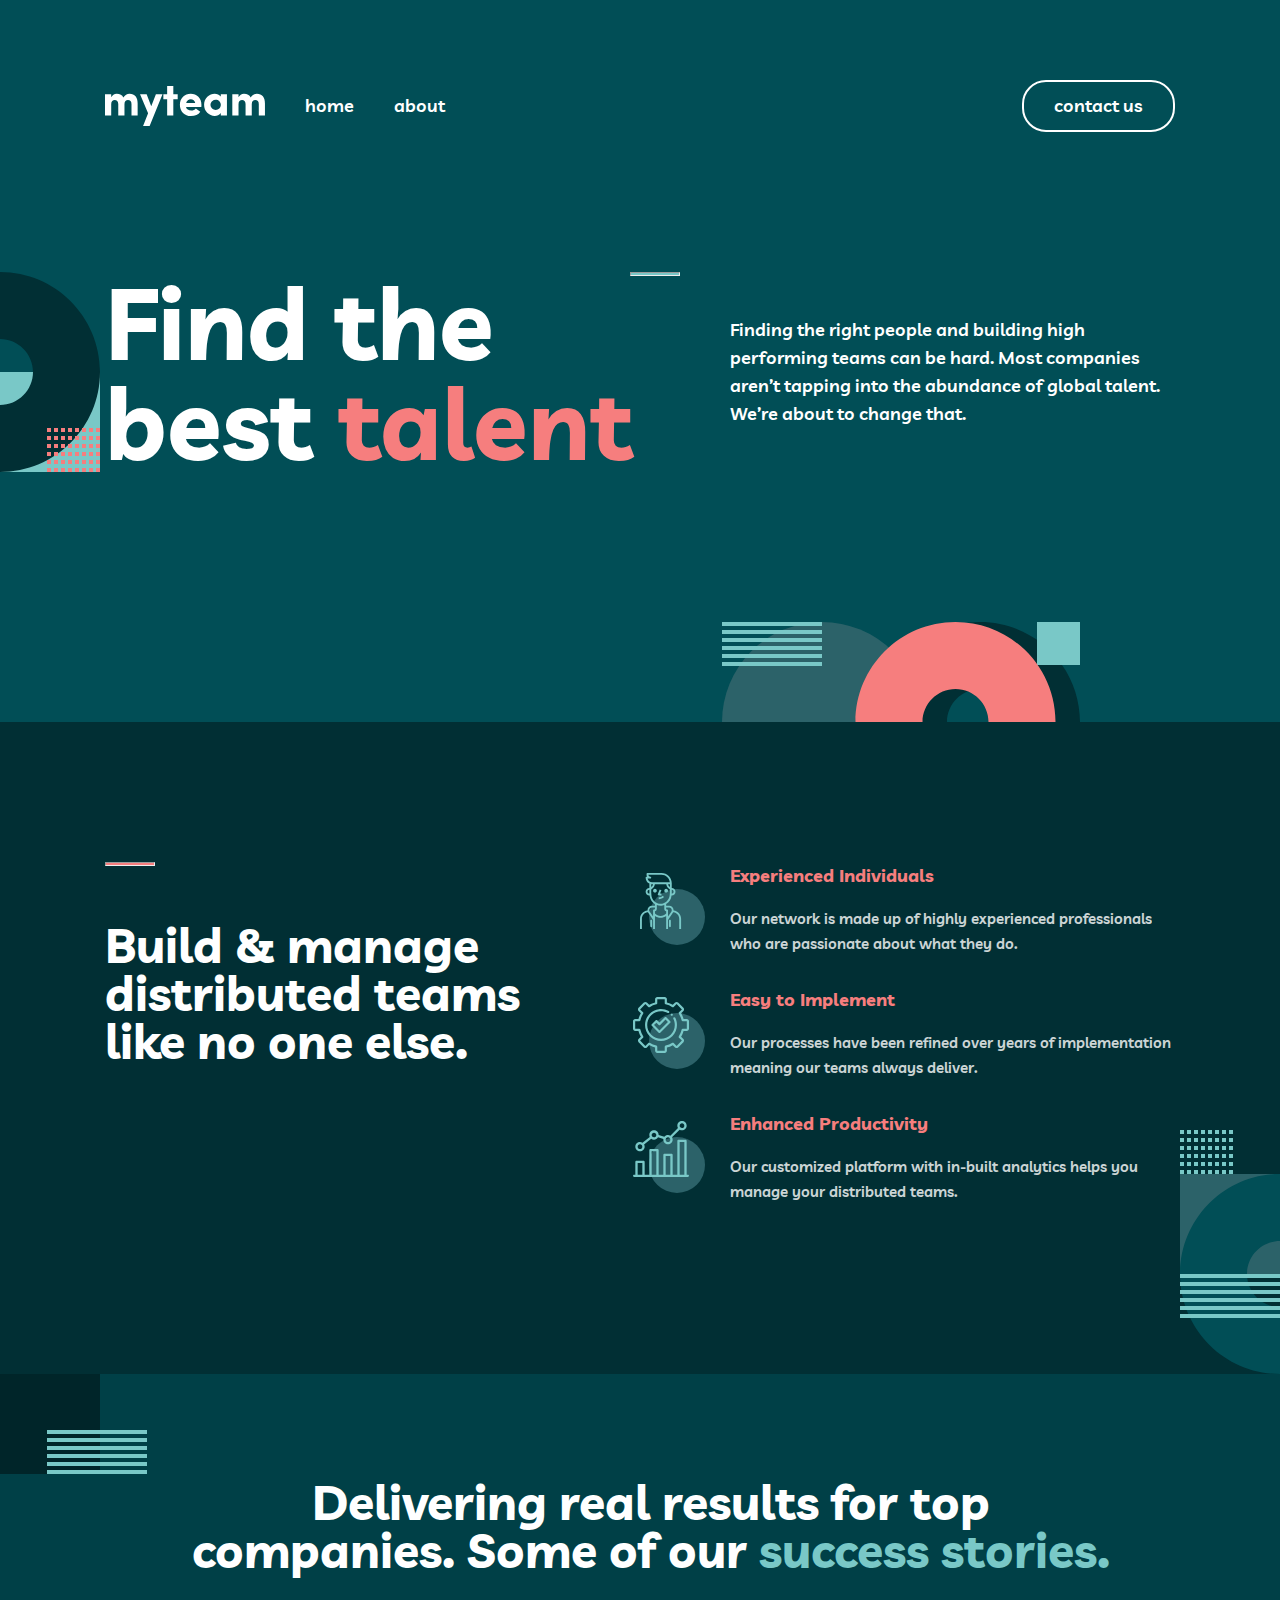
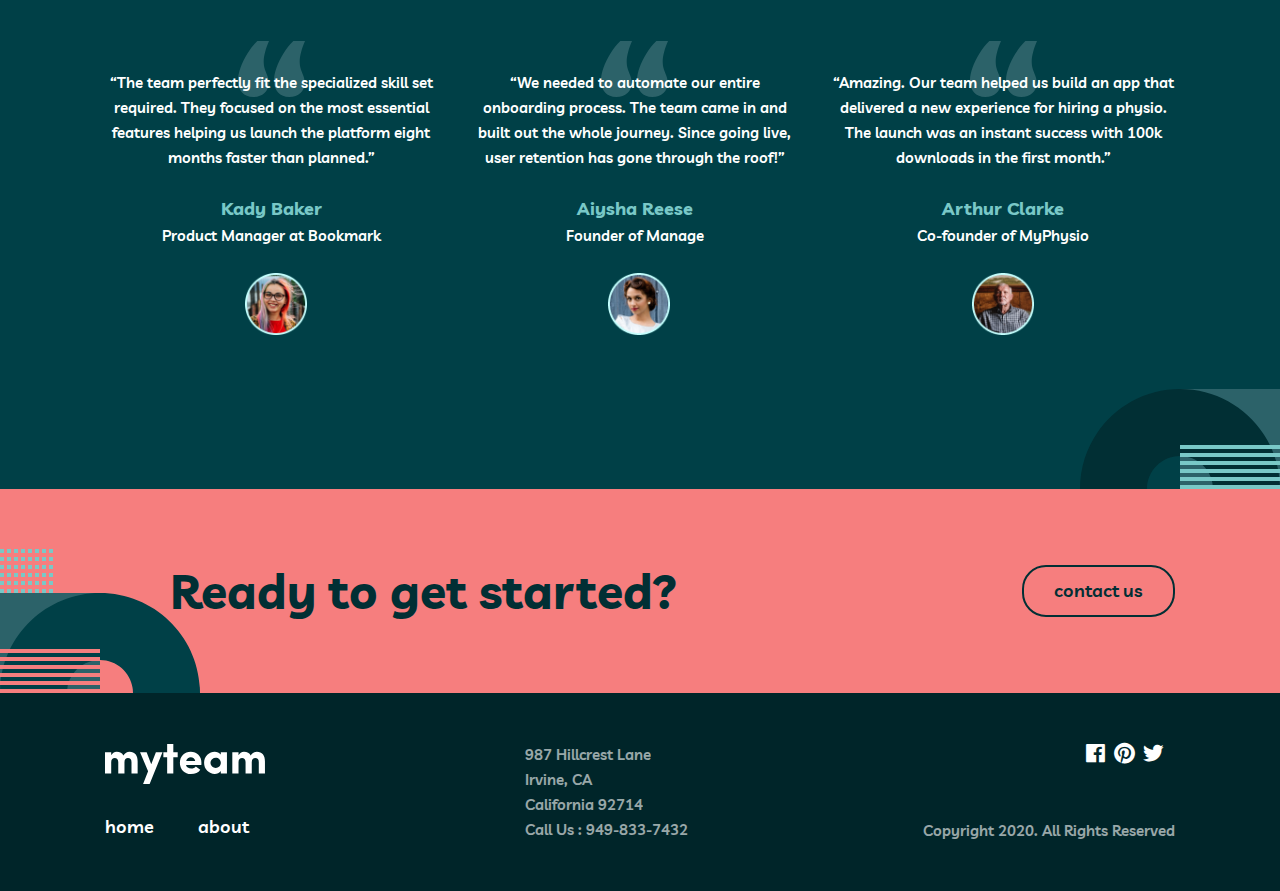
==== index.html @ 25c0dc09 "myteam" ====
<!DOCTYPE html>
<html lang="en">
<head>
    <meta charset="UTF-8">
    <meta http-equiv="X-UA-Compatible" content="IE=edge">
    <meta name="viewport" content="width=device-width, initial-scale=1.0">
    <title>myteam</title>

    <!-- links -->
    <link rel="stylesheet" href="./css/main.css">
    <link rel="preconnect" href="https://fonts.googleapis.com">
    <link rel="preconnect" href="https://fonts.gstatic.com" crossorigin>
    <link href="https://fonts.googleapis.com/css2?family=Livvic:ital,wght@0,100;0,200;0,300;0,400;0,500;0,600;0,700;0,900;1,100;1,200;1,300;1,400;1,500;1,600;1,700;1,900&display=swap" rel="stylesheet">
    <link rel="shortcut icon" href="/img/myteam.svg">
    <link href='https://unpkg.com/boxicons@2.1.2/css/boxicons.min.css' rel='stylesheet'>


</head>
<body>
    <header>
        <div class="header__container container">
           
            <div class="header__body">
                <nav class="header__nav nav">
                    <img class="nav__img" src="/img/logo.svg" alt="header__logo">
                    <ul class="nav__list">
                        <li class="nav__item"><a class="nav__link" href="#">home</a></li>
                        <li class="nav__item"><a class="nav__link" href="#">about</a></li>
                    </ul>
                </nav>
                <a class="header__btn" href="#">contact us</a>
                <div class="header__menu">
                    <span class="header__span"></span>
                    <span class="header__span"></span>
                    <span class="header__span"></span>
                </div>
            </div>

        </div>
    </header>

    <main>
        <section class="hero">
            <div class="hero__container container">
                <img class="hero__img" src="/img/1.svg" alt="hero__img">
                <img class="hero_img" src="/img/2.svg" alt="hero__img">
                <hr class="hero__hr">
                <div class="hero__body">
                    <h2 class="hero__title">Find the <br> best <span class="hero__span">talent</span></h2>
                    <p class="hero__text">Finding the right people and building high performing teams can be hard. Most companies aren’t tapping into the abundance of global talent. We’re about to change that.</p>
                </div>
            </div>
        </section>

        <section class="team">
            <img class="team__img" src="/img/6.svg" alt="team__img">
            <div class="team__container container">
                <div class="team__body">
                    <div class="team__left">
                        <hr class="team__hr">
                        <h2 class="team__title">Build & manage distributed teams like no one else.</h2>
                    </div>
                    <div class="team__right">
                        <ul>
                            <li class="team__items">
                                <img src="/img/3.svg" alt="team__img">
                                <div>
                                    <h3 class="team__text">Experienced Individuals</h3>
                                    <p class="team__description">Our network is made up of highly experienced professionals who are passionate about what they do.</p>
                                </div>
                            </li>
                            <li class="team__items">
                                <img src="/img/4.svg" alt="team__img">
                                <div>
                                    <h3 class="team__text">Easy to Implement</h3>
                                    <p class="team__description">Our processes have been refined over years of implementation meaning our teams always deliver.</p>
                                </div>
                            </li>
                            <li class="team__items">
                                <img src="/img/5.svg" alt="team__img">
                                <div>
                                    <h3 class="team__text">Enhanced Productivity</h3>
                                    <p class="team__description">Our customized platform with in-built analytics helps you manage your distributed teams.</p>
                                </div>
                            </li>
                        </ul>
                    </div>
                </div>
            </div>
        </section>

        <section class="stories">
            <img class="stories__img" src="/img/9.svg" alt="stories__img">
            <img src="/img/7.svg" alt="stories__img">
            <div class="stories__container container">
                <h2 class="stories__title">Delivering real results for top companies. Some of our <span class="stories__span">success stories.</span></h2>
                <ul class="stories__list">
                    <li class="stories__items">
                        <p class="stories__text"> “The team perfectly fit the specialized skill set required. They focused on the most essential features helping us launch the platform eight months faster than planned.”</p>
                        <h3 class="stories__description">Kady Baker</h3>
                        <p class="stories__text">Product Manager at Bookmark</p>
                        <img class="stories_img" src="/img/1.png" alt="stories__img">
                    </li>
                    <li class="stories__items">
                        <p class="stories__text">“We needed to automate our entire onboarding process. The team came in and built out the whole journey. Since going live, user retention has gone through the roof!”</p>
                        <h3 class="stories__description">Aiysha Reese</h3>
                        <p class="stories__text">Founder of Manage</p>
                        <img class="stories_img" src="/img/2.png" alt="stories__img">
                    </li>
                    <li class="stories__items">
                        <p class="stories__text">“Amazing. Our team helped us build an app that delivered a new experience for hiring a physio. The launch was an instant success with 100k downloads in the first month.”</p>
                        <h3 class="stories__description">Arthur Clarke</h3>
                        <p class="stories__text">Co-founder of MyPhysio</p>
                        <img class="stories_img" src="/img/3.png" alt="stories__img">
                    </li>
                </ul>
            </div>
        </section>

        <section class="get">
            <img class="get__img" src="/img/10.svg" alt="get__img">
            <div class="get__container container">
                <div class="get__body">
                    <h2 class="get__title">Ready to get started?</h2>
                    <a class="get__link" href="#">contact us</a>
                </div>
            </div>
        </section>
    </main>

    <footer>
        <div class="footer__container container">
            <ul class="footer__list">
                <li class="footer__items">
                    <img class="footer__logo" src="/img/logo.svg" alt="footer__logo">
                    <div class="footer__menu">

                        <a class="footer__link" href="#">home</a>
                        <a class="footer__link" href="#">about</a>
                    </div>
                </li>
                <li class="foter__item">
                    <a class="footer__links" href="#">987  Hillcrest Lane</a><br>
                    <a class="footer__links" href="#">Irvine, CA</a><br>
                    <a class="footer__links" href="#">California 92714</a><br>
                    <a class="footer__links" href="#">Call Us : 949-833-7432</a>
                </li>
                <li class="footer_items">
                    <div class="icon">
                        <i class='bx bxl-facebook-square'></i>
                        <i class='bx bxl-pinterest' ></i>
                        <i class='bx bxl-twitter' ></i>
                    </div>
                    <p class="footer__text">Copyright 2020. All Rights Reserved</p>
                </li>
            </ul>
        </div>
    </footer>
</body>
</html>
---- css/main.css ----
*,
*::before,
*::after {
  box-sizing: border-box;
  padding: 0;
  margin: 0;
}

li,
a,
button,
input,
textarea,
select,
option {
  list-style: none;
  text-decoration: none;
  outline: none;
  border: none;
  background: none;
}

body {
  font-family: "Livvic";
}

.container {
  max-width: 1110px;
  margin: 0 auto;
  padding: 0 20px;
}

header {
  background-color: #014E56;
  padding-top: 80px;
  padding-bottom: 40px;
}

.header__body {
  display: flex;
  align-items: center;
  justify-content: space-between;
}

.nav__img {
  margin-right: 40px;
}

.nav__list {
  display: flex;
  align-items: center;
  justify-content: space-between;
  -moz-column-gap: 40px;
       column-gap: 40px;
}

.nav__link {
  font-style: normal;
  font-weight: 600;
  font-size: 18px;
  line-height: 28px;
  color: #FFFFFF;
}

.header__btn {
  padding: 10px 30px;
  border-radius: 24px;
  font-style: normal;
  font-weight: 600;
  font-size: 18px;
  line-height: 28px;
  color: #FFFFFF;
  border: 2px solid #FFFFFF;
}

.header__menu {
  display: none;
}

@media screen and (max-width: 768px) {
  header {
    padding: 64px 40px;
  }
}
@media screen and (max-width: 375px) {
  header {
    padding: 48px 24px;
  }
  .nav__img {
    width: 128px;
    height: 32px;
  }
  .nav__item {
    display: none;
  }
  .header__btn {
    display: none;
  }
  .header__menu {
    width: 20px;
    height: 17px;
    border: none;
    display: flex;
    flex-direction: column;
    align-items: center;
    row-gap: 3.5px;
  }
  .header__span {
    width: 20px;
    height: 3px;
    background-color: #fff;
    display: inline-block;
  }
}
.hero {
  background-color: #014E56;
  padding-top: 100px;
  padding-bottom: 250px;
  position: relative;
}

.hero__img {
  position: absolute;
  left: 0;
}

.hero_img {
  position: absolute;
  bottom: 0;
  right: 200px;
}

.hero__hr {
  background: #79C8C7;
  width: 50px;
  height: 4px;
  position: absolute;
  right: 600px;
}

.hero__body {
  display: flex;
  align-items: center;
  justify-content: space-between;
}

.hero__title {
  font-style: normal;
  font-weight: 700;
  font-size: 100px;
  line-height: 100px;
  color: #FFFFFF;
}

.hero__text {
  font-style: normal;
  font-weight: 600;
  font-size: 18px;
  line-height: 28px;
  color: #FFFFFF;
  max-width: 445px;
}

.hero__span {
  color: #F67E7E;
}

@media screen and (max-width: 768px) {
  .hero__img {
    display: none;
  }
  .hero__body {
    flex-direction: column;
    text-align: center;
  }
  .hero__title {
    font-size: 64px;
    line-height: 56px;
    margin-bottom: 25px;
  }
  .hero__hr {
    display: none;
  }
}
@media screen and (max-width: 375px) {
  .hero__title {
    font-size: 40px;
    line-height: 40px;
    margin-bottom: 20px;
  }
  .hero__text {
    font-size: 15px;
  }
  .hero_img {
    left: 13px;
  }
}
.team {
  background-color: #012F34;
  padding: 140px 0;
  position: relative;
}

.team__img {
  position: absolute;
  right: 0;
  bottom: 0;
}

.team__body {
  display: flex;
  justify-content: space-between;
}

.team__hr {
  width: 50px;
  height: 4px;
  background: #F67E7E;
}

.team__title {
  font-style: normal;
  font-weight: 700;
  font-size: 48px;
  line-height: 48px;
  color: #FFFFFF;
  margin-top: 55px;
  max-width: 445px;
}

.team__items {
  display: flex;
  align-items: center;
  justify-content: space-between;
  justify-content: center;
  margin-bottom: 30px;
  -moz-column-gap: 25px;
       column-gap: 25px;
}

.team__text {
  font-style: normal;
  font-weight: 700;
  font-size: 18px;
  line-height: 28px;
  color: #F67E7E;
  margin-bottom: 16px;
}

.team__description {
  font-style: normal;
  font-weight: 600;
  font-size: 15px;
  line-height: 25px;
  color: #FFFFFF;
  mix-blend-mode: normal;
  opacity: 0.8;
  max-width: 445px;
}

@media screen and (max-width: 768px) {
  .team__body {
    flex-direction: column;
  }
  .team__left {
    margin-left: 100px;
    margin-bottom: 65px;
  }
  .team__title {
    font-size: 32px;
    line-height: 32px;
  }
  .team__img {
    right: 0;
    top: 0;
  }
}
@media screen and (max-width: 375px) {
  .team {
    padding: 65px 0;
  }
  .team__left {
    margin-left: 24px;
  }
  .team__title {
    max-width: 240px;
  }
  .team__items {
    flex-direction: column;
    text-align: center;
    margin-bottom: 48px;
  }
  .team__description {
    max-width: 327px;
  }
}
.stories {
  background-color: #004047;
  padding-bottom: 150px;
  position: relative;
}

.stories__img {
  position: absolute;
  right: 0;
  bottom: 0;
}

.stories__title {
  font-style: normal;
  font-weight: 700;
  font-size: 48px;
  line-height: 48px;
  text-align: center;
  color: #FFFFFF;
  max-width: 932px;
  margin-left: 80px;
  margin-bottom: 40px;
}

.stories__span {
  color: #79C8C7;
}

.stories__list {
  display: flex;
  align-items: center;
  justify-content: space-between;
  -moz-column-gap: 30px;
       column-gap: 30px;
}

.stories__items {
  background-image: url(/img/8.svg);
  background-repeat: no-repeat;
  background-position: center 27px;
  padding-top: 56px;
}

.stories__text {
  font-style: normal;
  font-weight: 600;
  font-size: 15px;
  line-height: 25px;
  text-align: center;
  color: #FFFFFF;
  margin-bottom: 25px;
}

.stories__description {
  font-style: normal;
  font-weight: 700;
  font-size: 18px;
  line-height: 28px;
  text-align: center;
  color: #79C8C7;
}

.stories_img {
  width: 62px;
  height: 62px;
  margin-left: 140px;
}

@media screen and (max-width: 768px) {
  .stories__title {
    font-size: 32px;
    line-height: 32px;
    max-width: 573px;
    margin-left: 100px;
  }
  .stories__list {
    flex-direction: column;
  }
  .stories__items {
    max-width: 573px;
  }
  .stories_img {
    margin-left: 250px;
  }
}
@media screen and (max-width: 375px) {
  .stories__title {
    max-width: 327px;
    margin: 0 auto;
    margin-top: 40px;
    margin-bottom: 48px;
  }
  .stories__items {
    max-width: 327px;
    margin-bottom: 48px;
  }
  .stories_img {
    margin-left: 140px;
  }
}
.get {
  background-color: #F67E7E;
  padding: 76px 0;
  position: relative;
}

.get__img {
  position: absolute;
  left: 0;
  bottom: 0;
}

.nav {
  display: flex;
}

.get__body {
  display: flex;
  align-items: center;
  justify-content: space-between;
}

.get__title {
  font-style: normal;
  font-weight: 700;
  font-size: 48px;
  line-height: 48px;
  color: #012F34;
  margin-left: 65px;
}

.get__link {
  padding: 10px 30px;
  border-radius: 24px;
  border: 2px solid #012F34;
  font-style: normal;
  font-weight: 600;
  font-size: 18px;
  line-height: 28px;
  color: #012F34;
}

@media screen and (max-width: 768px) {
  .get {
    padding: 84px 0;
  }
  .get__img {
    width: 150px;
  }
  .get__body {
    text-align: center;
  }
  .get__title {
    font-size: 32px;
    line-height: 32px;
    margin-left: 100px;
    margin-bottom: 10px;
  }
}
@media screen and (max-width: 375px) {
  .get__body {
    flex-direction: column;
    text-align: center;
  }
  .get__title {
    margin-bottom: 24px;
    margin-left: 3px;
  }
}
footer {
  background-color: #002529;
  padding: 48px 0;
}

.footer__list {
  display: flex;
  align-items: center;
  justify-content: space-between;
}

.footer__menu {
  -moz-column-gap: 40px;
       column-gap: 40px;
  margin-top: 25px;
}

.footer__link {
  font-style: normal;
  font-weight: 600;
  font-size: 18px;
  line-height: 28px;
  color: #FFFFFF;
  margin-right: 40px;
}

.foter__item {
  max-width: 445px;
}

.footer__links {
  font-style: normal;
  font-weight: 600;
  font-size: 15px;
  line-height: 25px;
  color: #FFFFFF;
  mix-blend-mode: normal;
  opacity: 0.6;
}

.footer_items {
  row-gap: 16px;
}

.icon {
  margin-left: 160px;
}

.bx {
  color: #FFFFFF;
  font-size: 25px;
}

.footer__text {
  font-style: normal;
  font-weight: 600;
  font-size: 15px;
  line-height: 25px;
  text-align: right;
  color: #FFFFFF;
  mix-blend-mode: normal;
  opacity: 0.6;
  margin-top: 50px;
}

@media screen and (max-width: 768px) {
  footer {
    padding: 56px 40px;
  }
  .footer__list {
    flex-wrap: wrap;
  }
  .footer__logo {
    width: 96px;
    height: 24px;
  }
  .footer__items {
    margin-right: 200px;
  }
  .foter__item {
    text-align: end;
  }
  .footer_items {
    display: flex;
    align-items: center;
  }
  .icon {
    margin-left: 0;
    margin-top: 32px;
  }
  .footer__text {
    margin-left: 285px;
  }
}
@media screen and (max-width: 375px) {
  footer {
    padding: 66px 24px;
  }
  .footer__list {
    flex-direction: column;
    text-align: center;
  }
  .footer__menu {
    display: flex;
    -moz-column-gap: 24px;
         column-gap: 24px;
  }
  .icon {
    display: flex;
    -moz-column-gap: 16px;
         column-gap: 16px;
    margin-left: -110px;
  }
  .foter__item {
    text-align: center;
    margin-top: 24px;
    margin-left: -125px;
  }
  .footer_items {
    flex-direction: column;
  }
  .footer__text {
    margin-left: -130px;
    text-align: center;
  }
}/*# sourceMappingURL=main.css.map */
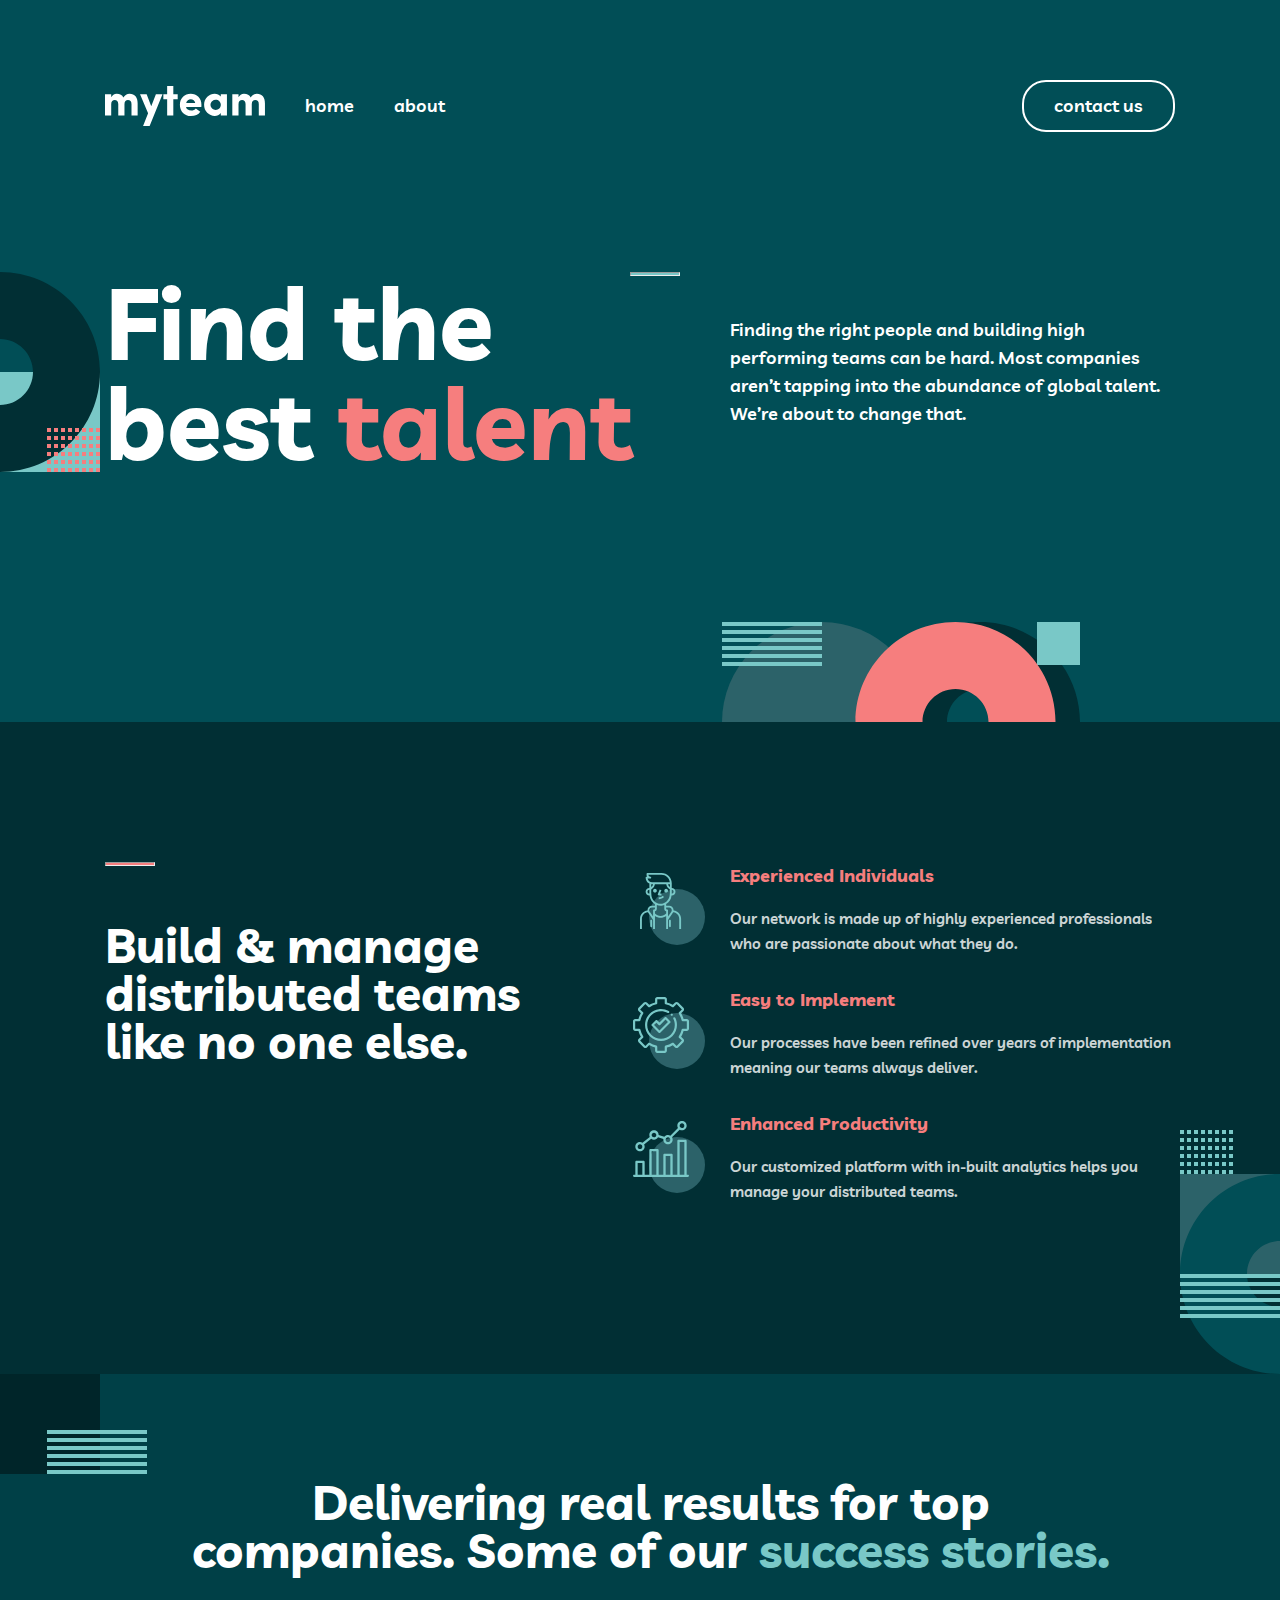
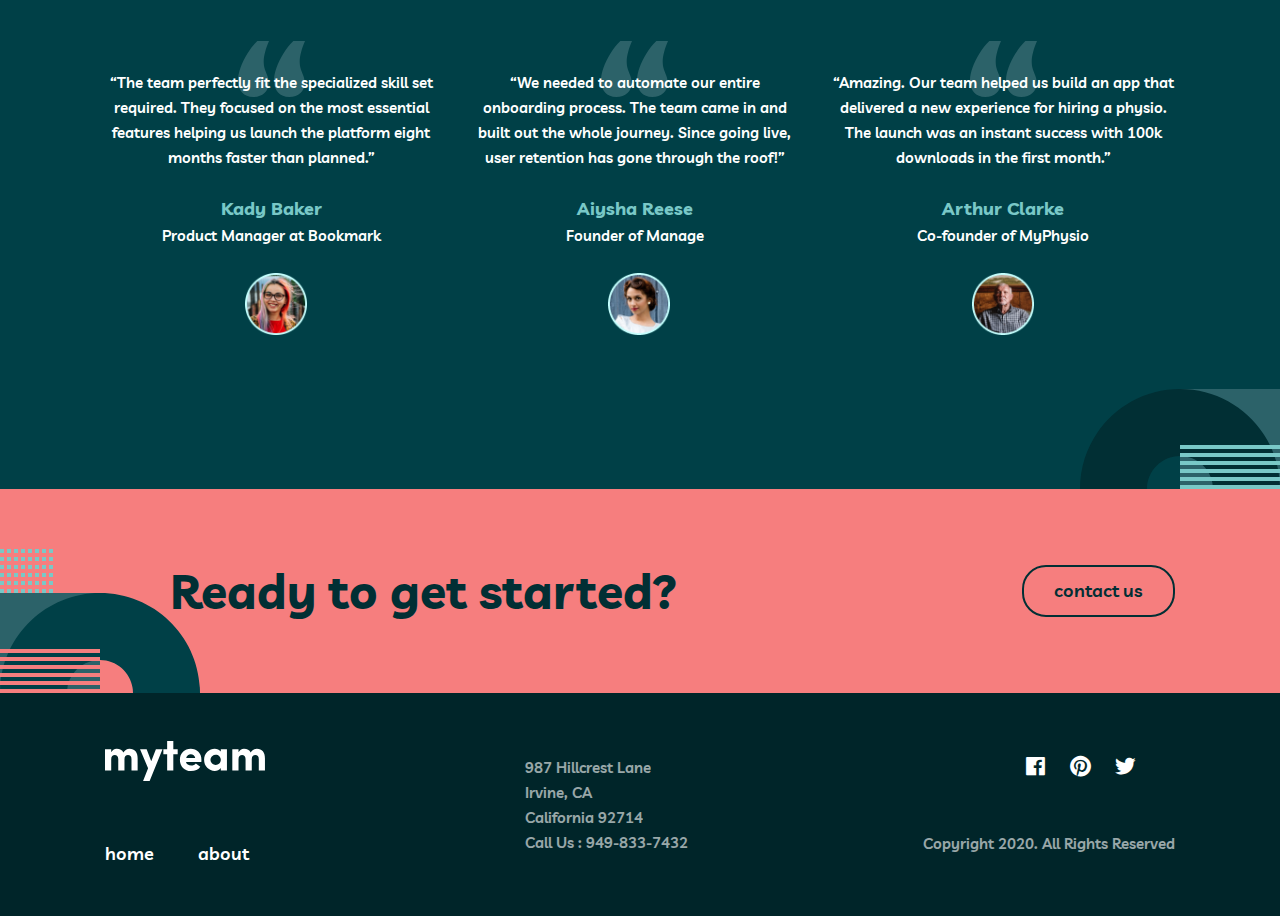
==== commit 837ea7a5: "myteam" ====
--- a/index.html
+++ b/index.html
@@ -127,34 +127,33 @@
             </div>
         </section>
     </main>
-
     <footer>
         <div class="footer__container container">
-            <ul class="footer__list">
-                <li class="footer__items">
+            <div class="footer__body">
+                <div class="footer__left">
                     <img class="footer__logo" src="/img/logo.svg" alt="footer__logo">
-                    <div class="footer__menu">
-
+                    <div>
                         <a class="footer__link" href="#">home</a>
                         <a class="footer__link" href="#">about</a>
                     </div>
-                </li>
-                <li class="foter__item">
-                    <a class="footer__links" href="#">987  Hillcrest Lane</a><br>
-                    <a class="footer__links" href="#">Irvine, CA</a><br>
-                    <a class="footer__links" href="#">California 92714</a><br>
-                    <a class="footer__links" href="#">Call Us : 949-833-7432</a>
-                </li>
-                <li class="footer_items">
-                    <div class="icon">
-                        <i class='bx bxl-facebook-square'></i>
-                        <i class='bx bxl-pinterest' ></i>
-                        <i class='bx bxl-twitter' ></i>
-                    </div>
+                </div>
+                <ul class="footer__list">
+                    <li class="footer__item"><a class="footer__links" href="#">987  Hillcrest Lane</a></li>
+                    <li class="footer__item"><a class="footer__links" href="#">Irvine, CA</a></li>
+                    <li class="footer__item"><a class="footer__links" href="#">California 92714</a></li>
+                    <li class="footer__item"><a class="footer__links" href="tel:9498337432">Call Us : 949-833-7432</a></li>
+                </ul>
+                <div class="footer__right">
+                    <ul class="icon__list">
+                        <li><a href="https:facebook.com"><i class='bx bxl-facebook-square'></i></a></li>
+                        <li><a href="https:pinterest.com"><i class='bx bxl-pinterest' ></i></a></i></li>
+                        <li><a href="https:twitter.com"><i class='bx bxl-twitter' ></i></a></li>
+                    </ul>
                     <p class="footer__text">Copyright 2020. All Rights Reserved</p>
-                </li>
-            </ul>
+                </div>
+            </div>
         </div>
     </footer>
+    
 </body>
 </html>--- a/css/main.css
+++ b/css/main.css
@@ -468,29 +468,24 @@
   padding: 48px 0;
 }
 
-.footer__list {
-  display: flex;
-  align-items: center;
-  justify-content: space-between;
-}
-
-.footer__menu {
-  -moz-column-gap: 40px;
-       column-gap: 40px;
+.footer__body {
+  display: flex;
+  align-items: center;
+  justify-content: space-between;
+}
+
+.footer__logo {
+  margin-bottom: 55px;
+}
+
+.footer__link {
+  font-style: normal;
+  font-weight: 600;
+  font-size: 18px;
+  line-height: 28px;
+  color: #FFFFFF;
+  margin-right: 40px;
   margin-top: 25px;
-}
-
-.footer__link {
-  font-style: normal;
-  font-weight: 600;
-  font-size: 18px;
-  line-height: 28px;
-  color: #FFFFFF;
-  margin-right: 40px;
-}
-
-.foter__item {
-  max-width: 445px;
 }
 
 .footer__links {
@@ -503,17 +498,17 @@
   opacity: 0.6;
 }
 
-.footer_items {
-  row-gap: 16px;
-}
-
-.icon {
-  margin-left: 160px;
+.icon__list {
+  -moz-column-gap: 20px;
+       column-gap: 20px;
+  display: flex;
+  align-items: center;
+  margin-left: 100px;
 }
 
 .bx {
-  color: #FFFFFF;
   font-size: 25px;
+  color: #FFFFFF;
 }
 
 .footer__text {
@@ -532,60 +527,58 @@
   footer {
     padding: 56px 40px;
   }
-  .footer__list {
+  .footer__body {
     flex-wrap: wrap;
   }
   .footer__logo {
     width: 96px;
     height: 24px;
   }
-  .footer__items {
-    margin-right: 200px;
-  }
-  .foter__item {
+  .footer__link {
+    font-size: 15px;
+    line-height: 25px;
+  }
+  .footer__list {
+    width: 280px;
     text-align: end;
   }
-  .footer_items {
+  .footer__right {
     display: flex;
     align-items: center;
-  }
-  .icon {
+    padding: 32px 0;
+  }
+  .icon__list {
     margin-left: 0;
-    margin-top: 32px;
   }
   .footer__text {
-    margin-left: 285px;
-  }
-}
-@media screen and (max-width: 375px) {
+    margin-top: 0;
+    margin-left: 270px;
+  }
+}
+@media screen and (max-width: 768px) {
   footer {
     padding: 66px 24px;
   }
+  .footer__body {
+    flex-direction: column;
+    flex-wrap: nowrap;
+    text-align: center;
+  }
+  .footer__logo {
+    margin-bottom: 24px;
+  }
   .footer__list {
-    flex-direction: column;
-    text-align: center;
-  }
-  .footer__menu {
-    display: flex;
-    -moz-column-gap: 24px;
-         column-gap: 24px;
-  }
-  .icon {
-    display: flex;
-    -moz-column-gap: 16px;
-         column-gap: 16px;
-    margin-left: -110px;
-  }
-  .foter__item {
     text-align: center;
     margin-top: 24px;
-    margin-left: -125px;
-  }
-  .footer_items {
-    flex-direction: column;
+    margin-bottom: 40px;
+  }
+  .footer__right {
+    flex-direction: column;
+  }
+  .icon__list {
+    margin-bottom: 16px;
   }
   .footer__text {
-    margin-left: -130px;
-    text-align: center;
+    margin-left: 0;
   }
 }/*# sourceMappingURL=main.css.map */